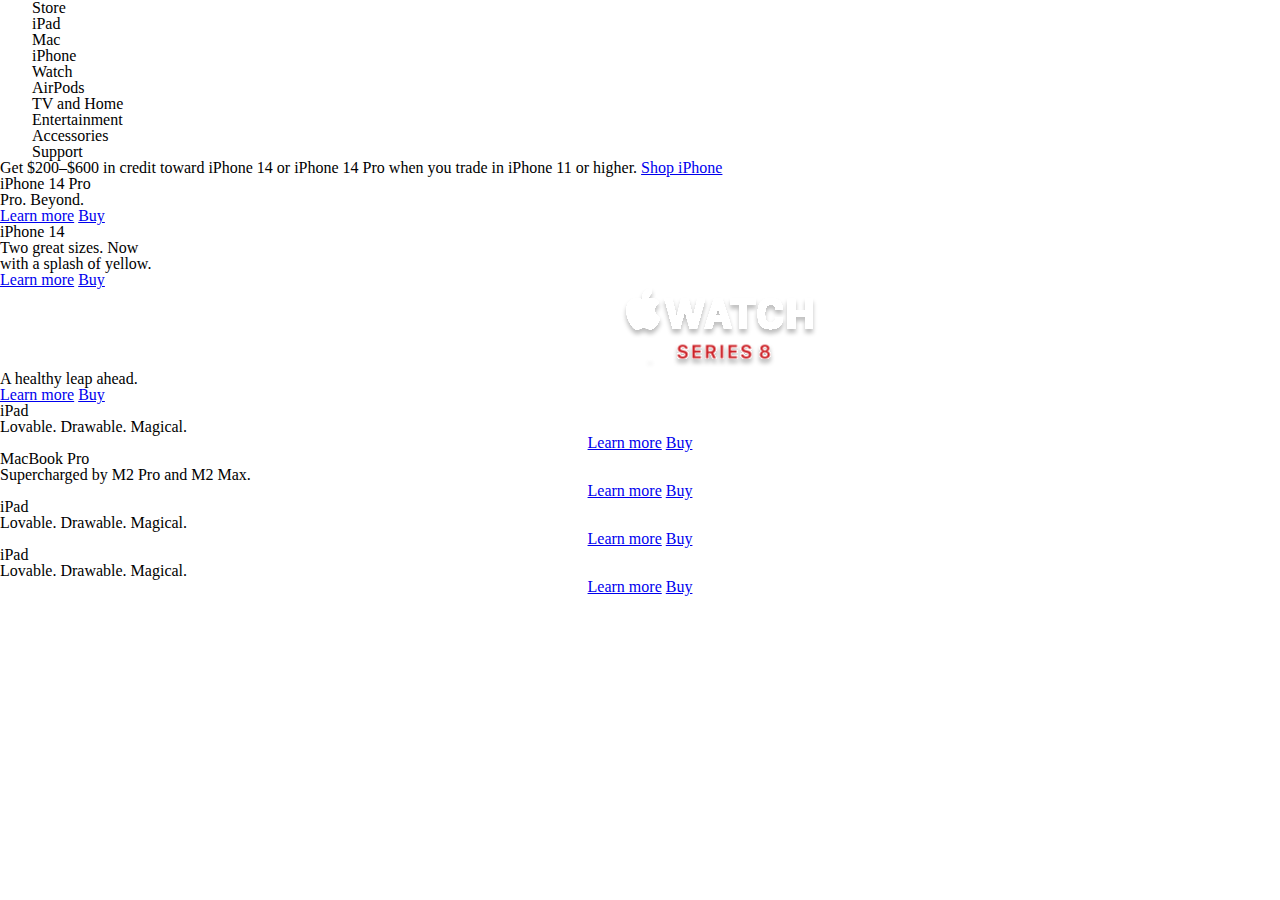
==== iphone/src/html/index.html @ e5c56a3e "Add files via upload" ====
<!DOCTYPE html>
<html lang="en">
<head>
    <meta charset="UTF-8">
    <meta http-equiv="X-UA-Compatible" content="IE=edge">
    <meta name="viewport" content="width=device-width, initial-scale=1.0">
    <link rel="stylesheet" href="/src/css/style.css">
    <link rel="stylesheet" href="../css/reset.css">
    <title>Document</title>
</head>
<body>
    <nav class="nav">
        <div class="container" style="display: flex;">
                <div class="nav__logo">
                    <img src="../img/Apple_ico.svg" alt="logo" class="nav__logo">
                </div>
        
                <div class="nav__navigation">
                    <ul class="nav__list">
                        <li class="list__item">Store</li>
                        <li class="list__item">iPad</li>
                        <li class="list__item">Mac</li>
                        <li class="list__item">iPhone</li>
                        <li class="list__item">Watch</li>
                        <li class="list__item">AirPods</li>
                        <li class="list__item">TV and Home</li>
                        <li class="list__item">Entertainment</li>
                        <li class="list__item">Accessories</li>
                        <li class="list__item">Support</li>
                    </ul>
                </div>
        
                <div class="nav__icons">
                    <div class="nav__icons">
                        <img src="../img/search_logo.svg" alt="search" class="icon__search">
                        <img src="../img/buy_logo.svg" alt="buy" class="icons__buy">
                    </div>
                </div>
            </div>
        </div>
    </nav>

    <section class="ad">
        <div class="container">
            <div class="ad__text">Get $200–$600 in credit toward iPhone 14 or iPhone 14 Pro when you trade in iPhone 11 or higher. <a href="#" class="ad__link">Shop iPhone</a></div>
        </div>
    </section>

    <section class="iphone14pro">
        <div class="container">
            <div class="iphone14pro__name">iPhone 14 Pro</div>
            <div class="iphone14pro__subtext">Pro. Beyond.</div>
            <div class="links">
                <a href="#" class="links__learnMore">Learn more</a>
                <a href="#" class="links__Buy">Buy</a>
            </div>
        </div>
    </section>

    <div class="iphone14">
        <div class="container">
            <div class="iphone14__name">iPhone 14</div>
            <div class="iphone14__subtext">
                Two great sizes. Now <br> with a splash of yellow.
            </div>
            <div class="links">
                <a href="#" class="links__learnMore">Learn more</a>
                <a href="#" class="links__Buy">Buy</a>
            </div>
        </div>
    </div>

    <section class="watch">
        <div class="watch__img">
            <img src="../img/applewatchname.svg" alt="apple_watch" class="watch__img">
        </div>
        <div class="watch__subtext">
            A healthy leap ahead.
        </div>

        <div class="links">
            <a href="#" class="links__learnMore">Learn more</a>
            <a href="#" class="links__Buy">Buy</a>
        </div>
    </section>

    <section class="devices">
        <div class="container">
            <div class="device"> 
                <div> 
                    <div class="ipad">
                        <div class="device__name">iPad</div>
                        <div class="device__subtext">Lovable. Drawable. Magical.</div>
                        <div class="links" style="text-align: center;">
                            <a href="#" class="links__learnMore">Learn more</a>
                            <a href="#" class="links__Buy">Buy</a>
                        </div>
                    </div>
                </div>
                <div class="macbook">
                    <div> 
                        <div class="device__name">MacBook Pro</div>
                        <div class="device__subtext">Supercharged by M2 Pro and M2 Max.</div>
                        <div class="links" style="text-align: center;">
                            <a href="#" class="links__learnMore">Learn more</a>
                            <a href="#" class="links__Buy">Buy</a>
                        </div>
                </div>
                </div>
              </div>
              <div class="device"> 
                <div> 
                    <div class="homepod">
                        <div class="device__name">iPad</div>
                        <div class="device__subtext">Lovable. Drawable. Magical.</div>
                        <div class="links" style="text-align: center;">
                            <a href="#" class="links__learnMore">Learn more</a>
                            <a href="#" class="links__Buy">Buy</a>
                        </div>
                </div>
                </div>
                <div> 
                    <div class="airpods">
                        <div class="device__name">iPad</div>
                        <div class="device__subtext">Lovable. Drawable. Magical.</div>
                        <div class="links" style="text-align: center;">
                            <a href="#" class="links__learnMore">Learn more</a>
                            <a href="#" class="links__Buy">Buy</a>
                        </div>
                    </div>
                  </div>
                    </div>
        </div>
    </section>
    <script src="/src/js/main.js"></script>
    <script src="/src/js/script.js"></script>
</body>
</html>
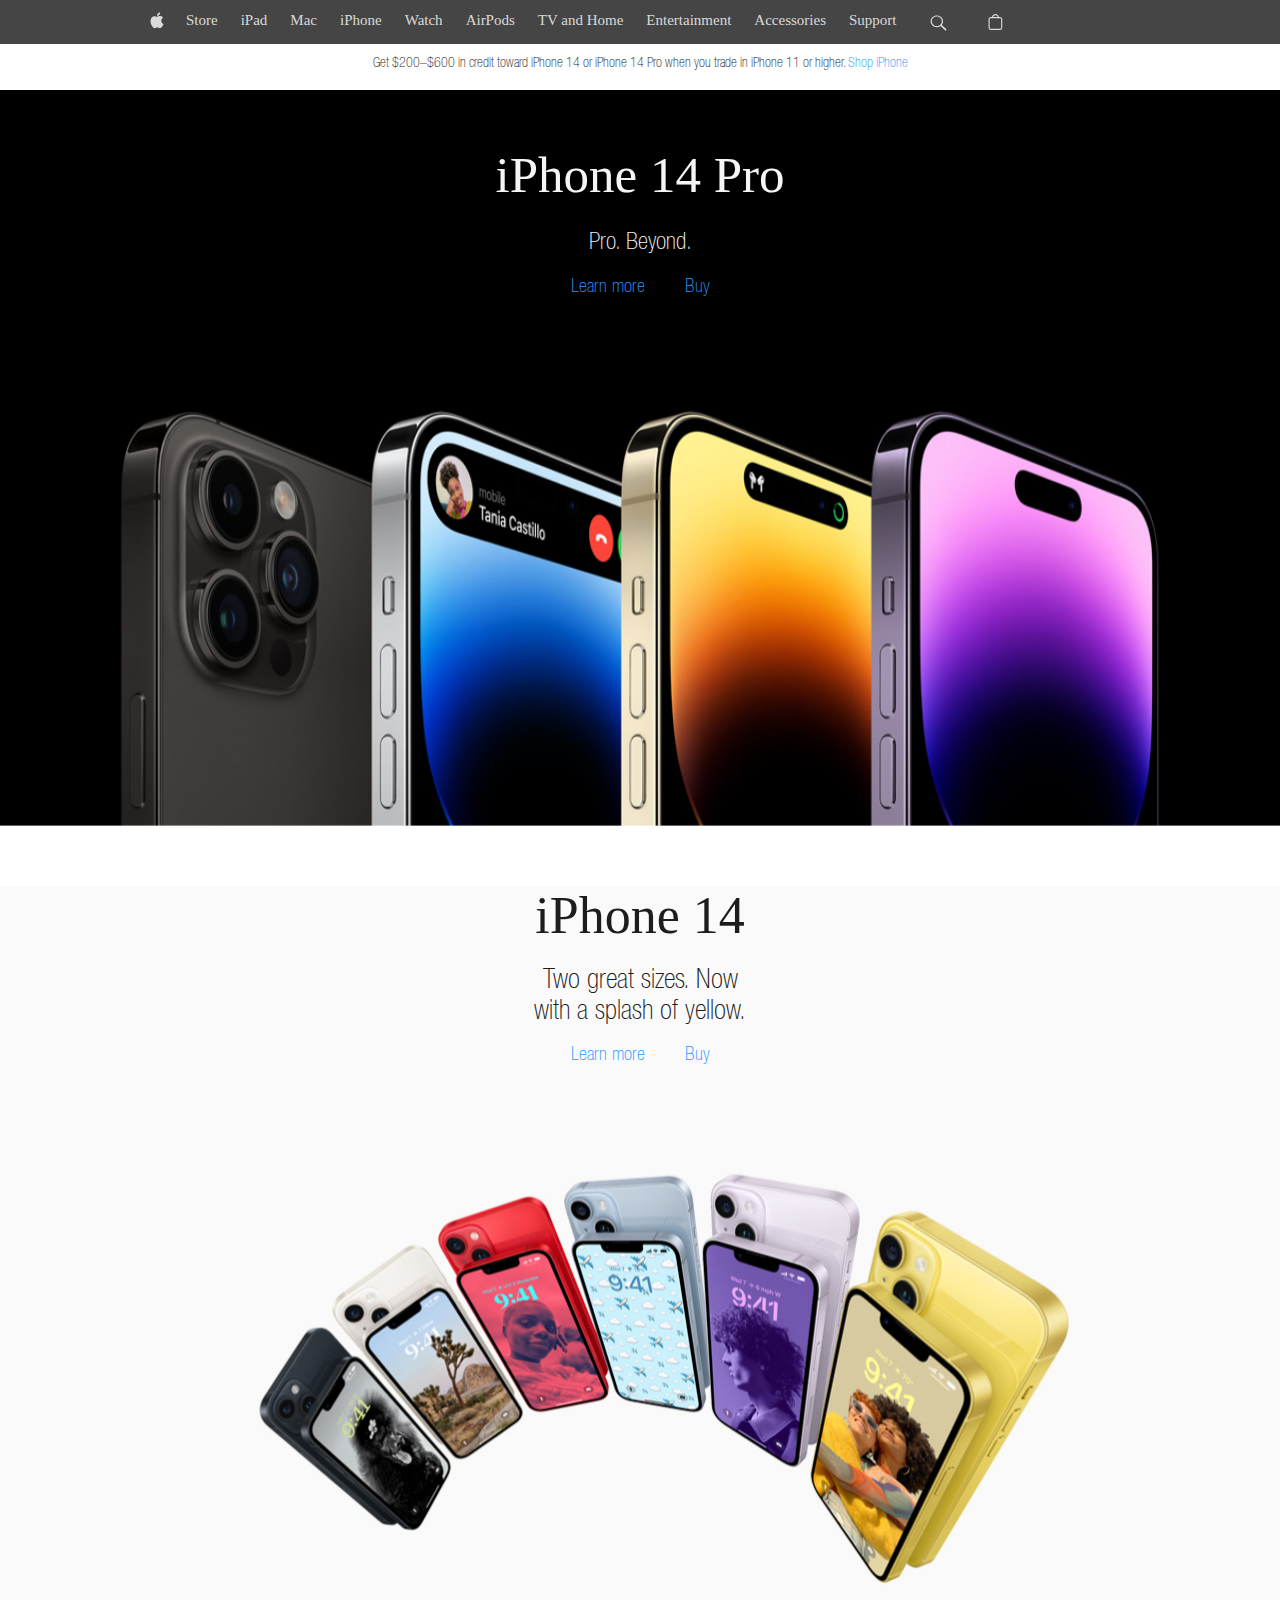
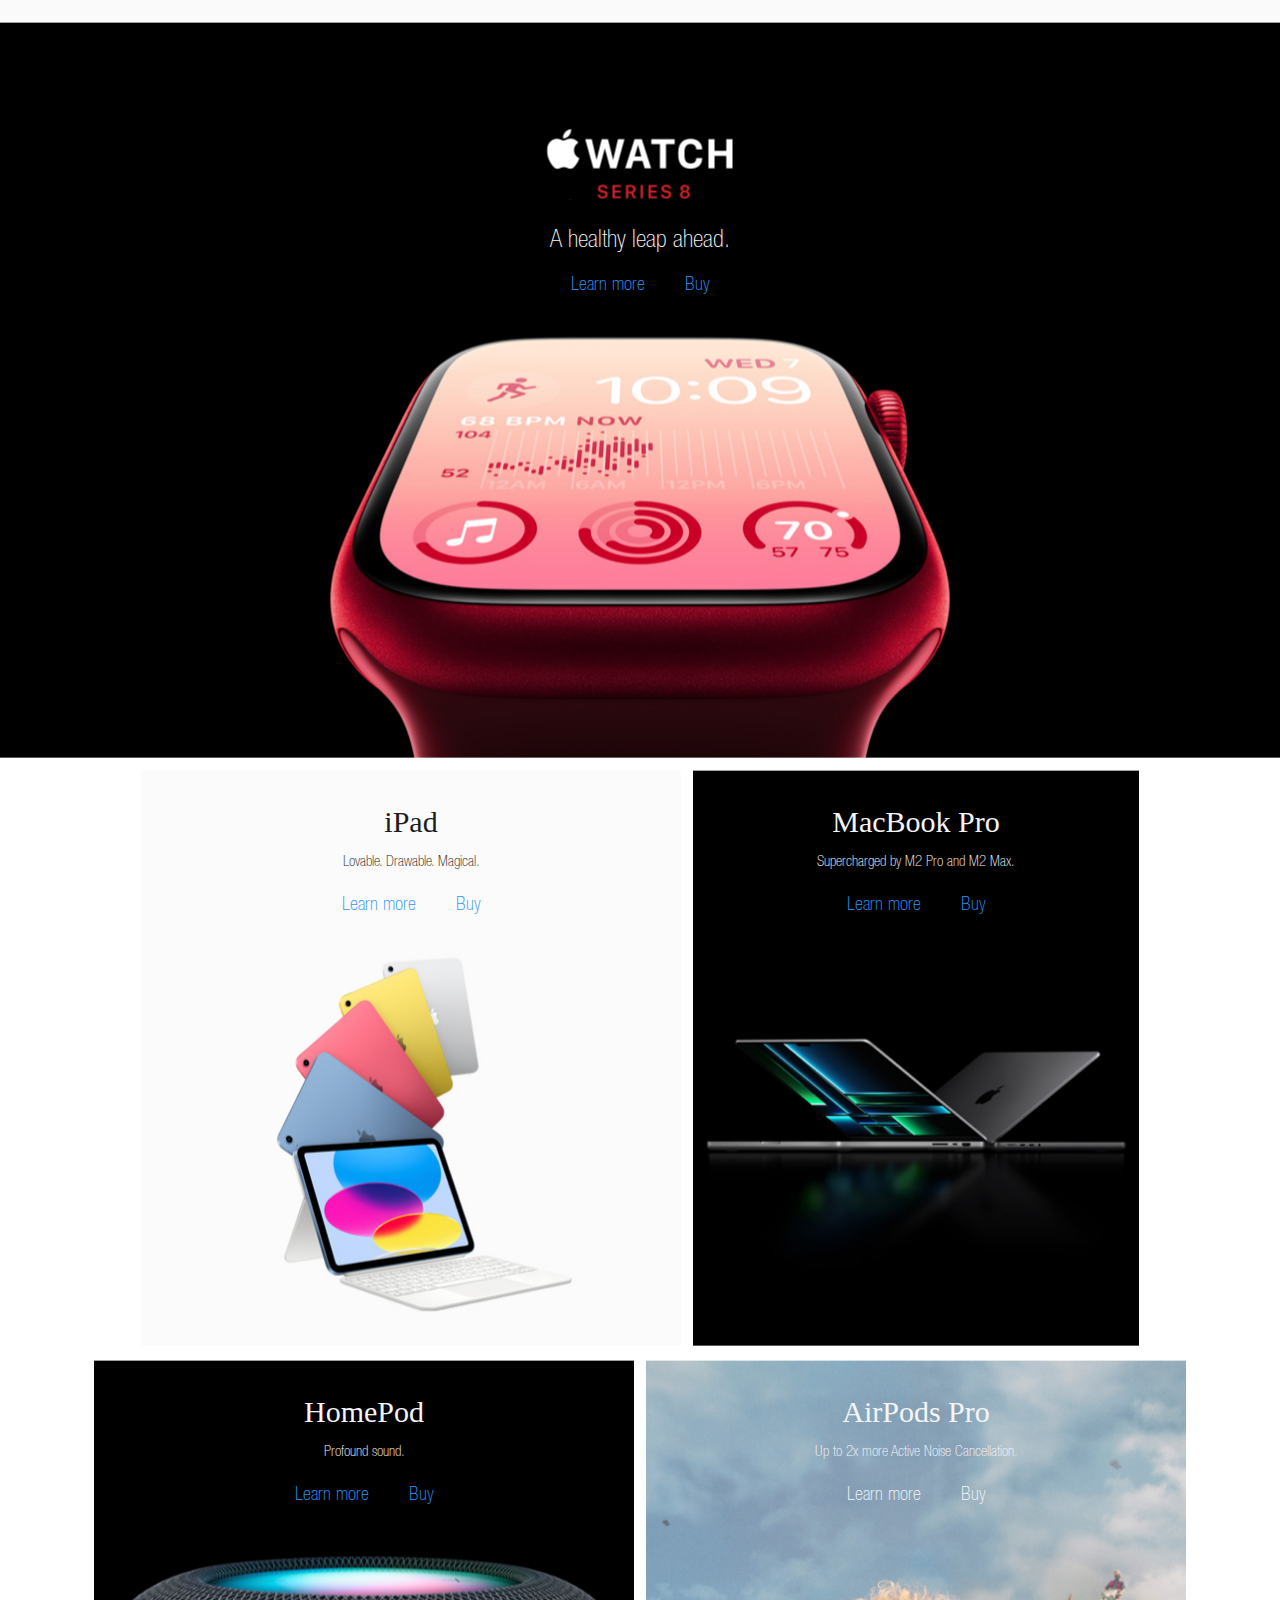
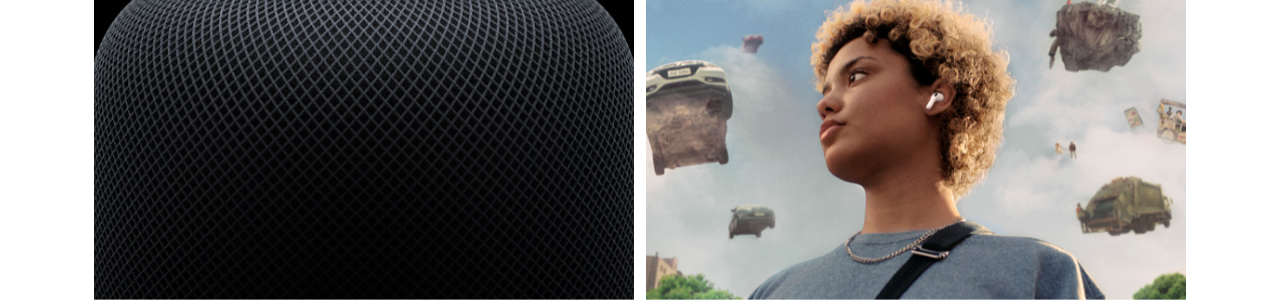
==== commit 2fc37854: "wawa" ====
--- a/iphone/src/html/index.html
+++ b/iphone/src/html/index.html
@@ -4,7 +4,7 @@
     <meta charset="UTF-8">
     <meta http-equiv="X-UA-Compatible" content="IE=edge">
     <meta name="viewport" content="width=device-width, initial-scale=1.0">
-    <link rel="stylesheet" href="/src/css/style.css">
+    <link rel="stylesheet" href="../css/style.css">
     <link rel="stylesheet" href="../css/reset.css">
     <title>Document</title>
 </head>
@@ -99,8 +99,8 @@
                 </div>
                 <div class="macbook">
                     <div> 
-                        <div class="device__name">MacBook Pro</div>
-                        <div class="device__subtext">Supercharged by M2 Pro and M2 Max.</div>
+                        <div class="device__name" style="color: #F5F5F7;">MacBook Pro</div>
+                        <div class="device__subtext" style="color:#F5F5F7;">Supercharged by M2 Pro and M2 Max.</div>
                         <div class="links" style="text-align: center;">
                             <a href="#" class="links__learnMore">Learn more</a>
                             <a href="#" class="links__Buy">Buy</a>
@@ -111,8 +111,8 @@
               <div class="device"> 
                 <div> 
                     <div class="homepod">
-                        <div class="device__name">iPad</div>
-                        <div class="device__subtext">Lovable. Drawable. Magical.</div>
+                        <div class="device__name" style="color:#F5F5F7;">HomePod</div>
+                        <div class="device__subtext" style="color:#F5F5F7;">Profound sound.</div>
                         <div class="links" style="text-align: center;">
                             <a href="#" class="links__learnMore">Learn more</a>
                             <a href="#" class="links__Buy">Buy</a>
@@ -121,11 +121,11 @@
                 </div>
                 <div> 
                     <div class="airpods">
-                        <div class="device__name">iPad</div>
-                        <div class="device__subtext">Lovable. Drawable. Magical.</div>
+                        <div class="device__name" style="color:#F5F5F7;">AirPods Pro</div>
+                        <div class="device__subtext" style="color:#F5F5F7;">Up to 2x more Active Noise Cancellation.</div>
                         <div class="links" style="text-align: center;">
-                            <a href="#" class="links__learnMore">Learn more</a>
-                            <a href="#" class="links__Buy">Buy</a>
+                            <a href="#" class="links__learnMore" style="color:#F5F5F7;">Learn more</a>
+                            <a href="#" class="links__Buy" style="color:#F5F5F7;">Buy</a>
                         </div>
                     </div>
                   </div>
--- a/iphone/src/css/style.css
+++ b/iphone/src/css/style.css
@@ -0,0 +1,234 @@
+@charset "UTF-8";
+@font-face {
+  font-weight: 400; /* Соответствует значению normal */
+  font-family: "Helvetica Neue";
+  src: url("../fonts/Helvetica Neue Regular.otf");
+}
+@font-face {
+  font-weight: 700; /* Соответствует значению bold */
+  font-family: "Helvetica Neue";
+  src: url("../fonts/Helvetica Neue Condensed Bold.ttf");
+}
+@font-face {
+  font-weight: 300;
+  font-family: "Helvetica Neue";
+  src: url("../fonts/Helvetica Neue 67 Medium Condensed.otf");
+}
+* {
+  margin: 0;
+  padding: 0;
+}
+
+.container {
+  width: 998px;
+  margin: 0 auto;
+}
+
+.nav {
+  background: rgba(22, 22, 23, 0.8);
+  height: 44px;
+  cursor: pointer;
+}
+.nav__list {
+  list-style-type: none;
+  display: flex;
+  padding: 13px;
+  gap: 23px;
+  color: rgba(255, 255, 255, 0.8);
+  font-weight: 200;
+  font-size: 15px;
+}
+.nav__icons {
+  margin-left: 10px;
+  gap: 40px;
+  display: flex;
+}
+
+.ad {
+  height: 44.58px;
+}
+.ad__text {
+  margin: 11px;
+  font-family: "Helvetica Neue";
+  font-weight: 400;
+  font-size: 14px;
+  text-align: center;
+  color: #1D1D1F;
+}
+.ad__link {
+  color: #2997FF;
+  text-decoration: none;
+}
+
+.iphone14pro {
+  margin: -10px;
+  background: url("../img/header_background.jpg") center center/cover no-repeat;
+  height: 736px;
+}
+.iphone14pro__name {
+  padding-top: 55px;
+  font-family: "Abhaya Libre Medium";
+  font-style: normal;
+  font-weight: 500;
+  font-size: 51px;
+  line-height: 60px;
+  color: #F5F5F7;
+  text-align: center;
+}
+.iphone14pro__subtext {
+  margin-top: 20px;
+  font-family: "Helvetica Neue";
+  font-style: normal;
+  font-weight: 400;
+  font-size: 24px;
+  line-height: 31px;
+  color: #F5F5F7;
+  text-align: center;
+}
+
+.links {
+  display: flex;
+  justify-content: center;
+  gap: 40px;
+}
+.links__learnMore {
+  color: #2997FF;
+  text-decoration: none;
+  display: flex;
+  justify-content: center;
+  gap: 40px;
+  margin-top: 15px;
+  font-family: "Helvetica Neue";
+  font-style: normal;
+  font-weight: 400;
+  font-size: 19px;
+  line-height: 29px;
+  text-decoration: none;
+}
+.links__Buy {
+  color: #2997FF;
+  text-decoration: none;
+  display: flex;
+  justify-content: center;
+  gap: 40px;
+  margin-top: 15px;
+  font-family: "Helvetica Neue";
+  font-style: normal;
+  font-weight: 400;
+  font-size: 19px;
+  line-height: 29px;
+  text-decoration: none;
+}
+
+.iphone14 {
+  background: url("../img/2screen_background.jpg") center center/cover no-repeat;
+  height: 736px;
+}
+.iphone14__name {
+  margin-top: 70px;
+  text-align: center;
+  font-family: "Abhaya Libre Medium";
+  font-style: normal;
+  font-weight: 500;
+  font-size: 52px;
+  line-height: 60px;
+  color: #1D1D1F;
+}
+.iphone14__subtext {
+  margin-top: 16px;
+  text-align: center;
+  font-family: "Helvetica Neue";
+  font-style: normal;
+  font-weight: 400;
+  font-size: 28px;
+  line-height: 31px;
+  color: #1D1D1F;
+}
+
+.watch {
+  background: url("../img/watch_background.jpg") center center/cover no-repeat;
+  height: 736px;
+}
+.watch__img {
+  display: flex;
+  padding-top: 53px;
+  justify-content: center;
+}
+.watch__subtext {
+  display: block;
+  margin-top: 15px;
+  font-family: "Helvetica Neue";
+  font-style: normal;
+  font-weight: 400;
+  font-size: 25px;
+  line-height: 31px;
+  text-align: center;
+  color: #F5F5F7;
+}
+
+.device {
+  display: flex;
+  flex-direction: row;
+  justify-content: center;
+}
+.device__ipad {
+  max-width: 30px;
+  display: flex;
+  flex-wrap: wrap;
+}
+.device__name {
+  padding-top: 30px;
+  text-align: center;
+  font-family: "Abhaya Libre Medium";
+  font-style: normal;
+  font-weight: 500;
+  font-size: 30px;
+  line-height: 44px;
+  color: #1D1D1F;
+}
+.device__subtext {
+  margin-top: 4px;
+  text-align: center;
+  font-family: "Helvetica Neue";
+  font-style: normal;
+  font-weight: 400;
+  font-size: 15px;
+  line-height: 26px;
+  color: #1D1D1F;
+}
+
+.devices {
+  margin-top: 12px;
+  display: flex;
+  flex-wrap: wrap;
+  justify-content: center;
+}
+
+.macbook {
+  position: relative;
+  background: url("../img/macbook.jpg") center center/cover no-repeat;
+  width: 60vh;
+  height: 64vh;
+}
+
+.ipad {
+  position: relative;
+  margin-right: 12px;
+  margin-bottom: 14px;
+  width: 60vh;
+  height: 64vh;
+  background: url("../img/ipad.jpg") center center/cover no-repeat;
+}
+
+.homepod {
+  margin-right: 12px;
+  width: 60vh;
+  height: 60vh;
+  background: url("../img/homepod.jpg") center center/cover no-repeat;
+}
+
+.airpods {
+  width: 60vh;
+  height: 60vh;
+  background: url("../img/airpods.png") center center/cover no-repeat;
+}/*# sourceMappingURL=style.css.map */